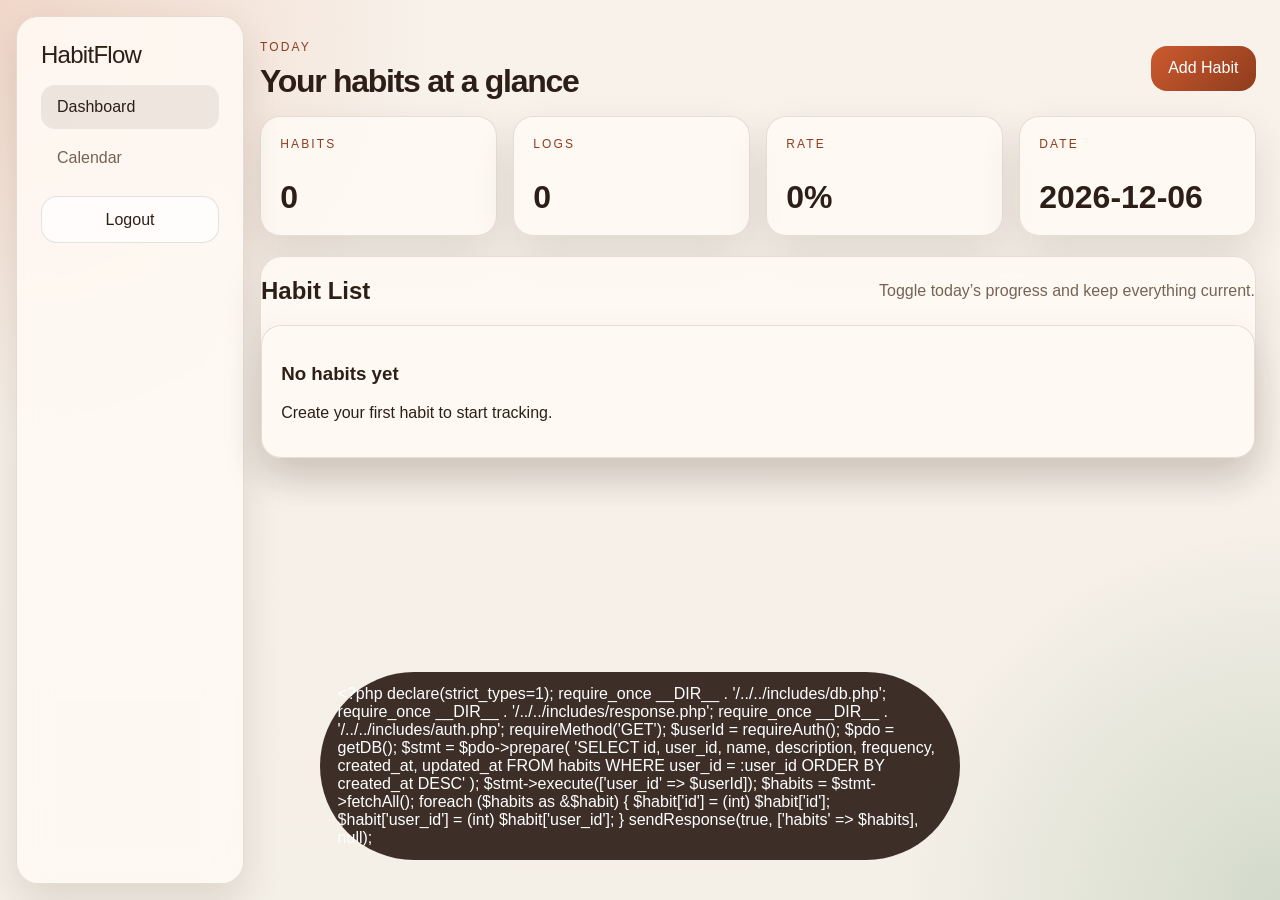
==== public/dashboard.html @ 9159bfb6 "Initial commit - MVP" ====
<!DOCTYPE html>
<html lang="en">
<head>
    <meta charset="UTF-8">
    <meta name="viewport" content="width=device-width, initial-scale=1.0">
    <title>HabitFlow | Dashboard</title>
    <link rel="stylesheet" href="../assets/css/styles.css">
</head>
<body>
    <div class="app-shell">
        <aside class="sidebar">
            <a class="brand-mark" href="./dashboard.html">HabitFlow</a>
            <nav class="sidebar-nav">
                <a class="nav-link active" href="./dashboard.html">Dashboard</a>
                <a class="nav-link" href="./calendar.html">Calendar</a>
            </nav>
            <button id="logoutButton" class="ghost-button">Logout</button>
        </aside>

        <main class="main-content">
            <header class="page-header">
                <div>
                    <p class="eyebrow">Today</p>
                    <h1>Your habits at a glance</h1>
                </div>
                <button id="openHabitModal" class="primary-button">Add Habit</button>
            </header>

            <section class="stats-grid" id="statsGrid"></section>

            <section class="card">
                <div class="section-heading">
                    <h2>Habit List</h2>
                    <p>Toggle today’s progress and keep everything current.</p>
                </div>
                <div id="habitList" class="habit-list"></div>
            </section>
        </main>
    </div>

    <dialog id="habitDialog" class="modal">
        <form method="dialog" class="modal-card" id="habitForm">
            <div class="section-heading">
                <h2 id="habitFormTitle">Create Habit</h2>
                <p>Define the routine you want to track.</p>
            </div>
            <input type="hidden" name="id">
            <label>
                <span>Name</span>
                <input type="text" name="name" required>
            </label>
            <label>
                <span>Description</span>
                <textarea name="description" rows="3"></textarea>
            </label>
            <label>
                <span>Frequency</span>
                <select name="frequency">
                    <option value="daily">Daily</option>
                    <option value="weekly">Weekly</option>
                    <option value="monthly">Monthly</option>
                </select>
            </label>
            <div class="modal-actions">
                <button type="button" id="cancelHabitDialog" class="ghost-button">Cancel</button>
                <button type="submit" class="primary-button">Save Habit</button>
            </div>
        </form>
    </dialog>

    <p id="dashboardMessage" class="toast" aria-live="polite"></p>

    <script type="module" src="../assets/js/dashboard.js"></script>
</body>
</html>
---- assets/css/styles.css ----
:root {
    --bg: #f4efe7;
    --surface: rgba(255, 250, 244, 0.88);
    --surface-strong: #fff8ef;
    --border: rgba(83, 56, 34, 0.14);
    --text: #2d1f17;
    --muted: #756356;
    --accent: #cc5a2f;
    --accent-dark: #8f3c1d;
    --accent-soft: #f6d1bf;
    --success: #3f7d4a;
    --shadow: 0 18px 40px rgba(59, 35, 17, 0.12);
    --radius: 22px;
    --font-display: "Avenir Next", "Segoe UI", sans-serif;
    --font-body: "Trebuchet MS", "Segoe UI", sans-serif;
}

* {
    box-sizing: border-box;
}

body {
    margin: 0;
    min-height: 100vh;
    font-family: var(--font-body);
    color: var(--text);
    background:
        radial-gradient(circle at top left, rgba(204, 90, 47, 0.18), transparent 28%),
        radial-gradient(circle at bottom right, rgba(63, 125, 74, 0.18), transparent 24%),
        linear-gradient(180deg, #f8f2eb 0%, var(--bg) 100%);
}

a {
    color: inherit;
    text-decoration: none;
}

button,
input,
textarea,
select {
    font: inherit;
}

button {
    cursor: pointer;
    border: 0;
}

.auth-shell {
    display: grid;
    place-items: center;
    padding: 2rem;
}

.auth-layout {
    display: grid;
    grid-template-columns: 1.1fr 0.9fr;
    gap: 2rem;
    max-width: 1120px;
    width: 100%;
    align-items: stretch;
}

.hero-panel,
.card,
.sidebar,
.modal-card {
    backdrop-filter: blur(16px);
    background: var(--surface);
    border: 1px solid var(--border);
    border-radius: var(--radius);
    box-shadow: var(--shadow);
}

.hero-panel {
    padding: 3rem;
    display: flex;
    flex-direction: column;
    justify-content: end;
    min-height: 520px;
}

.hero-panel h1,
.page-header h1 {
    font-family: var(--font-display);
    margin: 0;
    line-height: 0.95;
    letter-spacing: -0.04em;
}

.hero-panel h1 {
    font-size: clamp(3rem, 5vw, 5.6rem);
    max-width: 8ch;
}

.hero-copy {
    max-width: 38ch;
    color: var(--muted);
    font-size: 1.05rem;
}

.eyebrow {
    margin: 0 0 0.75rem;
    text-transform: uppercase;
    letter-spacing: 0.18em;
    color: var(--accent-dark);
    font-size: 0.75rem;
}

.auth-card {
    padding: 1.5rem;
    align-self: center;
}

.segmented-control {
    display: inline-grid;
    grid-template-columns: 1fr 1fr;
    background: rgba(255, 255, 255, 0.7);
    border-radius: 999px;
    padding: 0.3rem;
    margin-bottom: 1.25rem;
}

.tab-button {
    padding: 0.8rem 1.25rem;
    border-radius: 999px;
    background: transparent;
    color: var(--muted);
}

.tab-button.active {
    background: var(--text);
    color: #fff;
}

.auth-form,
.modal-card {
    display: grid;
    gap: 1rem;
}

.hidden {
    display: none;
}

label {
    display: grid;
    gap: 0.45rem;
}

label span,
.section-heading p {
    color: var(--muted);
}

input,
textarea,
select {
    width: 100%;
    border-radius: 16px;
    border: 1px solid var(--border);
    background: var(--surface-strong);
    padding: 0.9rem 1rem;
    color: var(--text);
}

.primary-button,
.ghost-button,
.toggle-button {
    padding: 0.85rem 1.1rem;
    border-radius: 16px;
    transition: transform 140ms ease, background 140ms ease, color 140ms ease;
}

.primary-button {
    background: linear-gradient(135deg, var(--accent), var(--accent-dark));
    color: #fff;
}

.ghost-button {
    background: rgba(255, 255, 255, 0.7);
    color: var(--text);
    border: 1px solid var(--border);
}

.toggle-button {
    background: rgba(204, 90, 47, 0.08);
    color: var(--accent-dark);
}

.toggle-button.completed {
    background: rgba(63, 125, 74, 0.14);
    color: var(--success);
}

.primary-button:hover,
.ghost-button:hover,
.toggle-button:hover {
    transform: translateY(-1px);
}

.status-message,
.toast {
    min-height: 1.25rem;
    color: var(--accent-dark);
}

.toast {
    position: fixed;
    left: 50%;
    bottom: 1.5rem;
    transform: translateX(-50%);
    background: rgba(45, 31, 23, 0.92);
    color: #fff;
    padding: 0.8rem 1.1rem;
    border-radius: 999px;
}

.app-shell {
    display: grid;
    grid-template-columns: 260px 1fr;
    min-height: 100vh;
}

.sidebar {
    margin: 1rem;
    padding: 1.5rem;
    display: flex;
    flex-direction: column;
    gap: 1rem;
}

.brand-mark {
    font-family: var(--font-display);
    font-size: 1.5rem;
    letter-spacing: -0.03em;
}

.sidebar-nav {
    display: grid;
    gap: 0.5rem;
}

.nav-link {
    padding: 0.8rem 1rem;
    border-radius: 14px;
    color: var(--muted);
}

.nav-link.active {
    background: rgba(45, 31, 23, 0.08);
    color: var(--text);
}

.main-content {
    padding: 1.5rem 1.5rem 2rem 0;
    display: grid;
    gap: 1.25rem;
    align-content: start;
}

.page-header,
.section-heading,
.habit-card,
.stat-card {
    display: flex;
    justify-content: space-between;
    gap: 1rem;
    align-items: center;
}

.page-header {
    padding-top: 1rem;
}

.stats-grid {
    display: grid;
    grid-template-columns: repeat(auto-fit, minmax(180px, 1fr));
    gap: 1rem;
}

.stat-card,
.habit-card {
    padding: 1.2rem;
    border-radius: 20px;
    background: var(--surface);
    border: 1px solid var(--border);
    box-shadow: var(--shadow);
}

.stat-card {
    display: grid;
}

.stat-card strong {
    font-size: 2rem;
}

.habit-list {
    display: grid;
    gap: 1rem;
}

.habit-card {
    align-items: flex-start;
}

.habit-actions {
    display: flex;
    flex-wrap: wrap;
    gap: 0.65rem;
    justify-content: end;
}

.pill {
    display: inline-flex;
    align-items: center;
    padding: 0.35rem 0.7rem;
    border-radius: 999px;
    background: var(--accent-soft);
    color: var(--accent-dark);
    font-size: 0.85rem;
}

.modal {
    border: 0;
    padding: 0;
    background: transparent;
}

.modal::backdrop {
    background: rgba(45, 31, 23, 0.38);
}

.modal-card {
    width: min(92vw, 520px);
    padding: 1.4rem;
}

.modal-actions,
.calendar-controls {
    display: flex;
    align-items: center;
    gap: 0.75rem;
}

.calendar-grid {
    display: grid;
    grid-template-columns: repeat(7, minmax(0, 1fr));
    gap: 0.75rem;
}

.weekday-row {
    margin-bottom: 0.75rem;
}

.weekday-cell,
.calendar-cell {
    border-radius: 18px;
    background: var(--surface-strong);
    border: 1px solid var(--border);
}

.weekday-cell {
    text-align: center;
    padding: 0.75rem;
    color: var(--muted);
    font-size: 0.85rem;
}

.calendar-cell {
    min-height: 120px;
    padding: 0.75rem;
    display: grid;
    align-content: start;
    gap: 0.45rem;
}

.calendar-cell.muted {
    opacity: 0.45;
}

.calendar-cell.today {
    outline: 2px solid var(--accent);
}

.calendar-dot-list {
    display: flex;
    flex-wrap: wrap;
    gap: 0.35rem;
}

.calendar-dot {
    width: 12px;
    height: 12px;
    border-radius: 999px;
    background: rgba(117, 99, 86, 0.25);
}

.calendar-dot.completed {
    background: var(--success);
}

@media (max-width: 920px) {
    .auth-layout,
    .app-shell {
        grid-template-columns: 1fr;
    }

    .main-content {
        padding: 0 1rem 2rem;
    }

    .sidebar {
        margin: 1rem 1rem 0;
    }
}

@media (max-width: 640px) {
    .hero-panel {
        min-height: auto;
        padding: 2rem;
    }

    .calendar-grid {
        gap: 0.45rem;
    }

    .calendar-cell {
        min-height: 92px;
        padding: 0.6rem;
    }
}
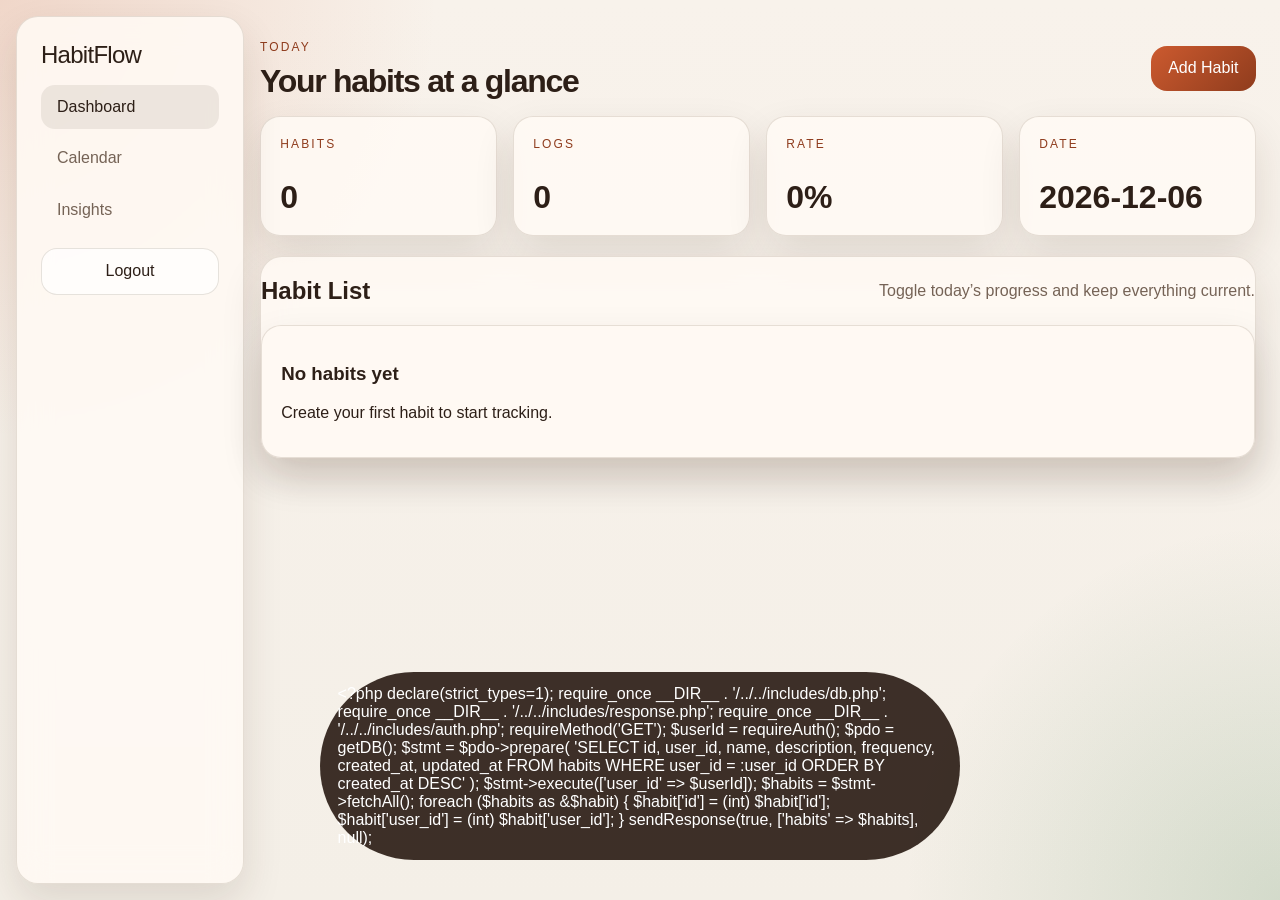
==== commit fc04beea: "added habit insights page" ====
--- a/public/dashboard.html
+++ b/public/dashboard.html
@@ -13,6 +13,7 @@
             <nav class="sidebar-nav">
                 <a class="nav-link active" href="./dashboard.html">Dashboard</a>
                 <a class="nav-link" href="./calendar.html">Calendar</a>
+                <a class="nav-link" href="./insights.html">Insights</a>
             </nav>
             <button id="logoutButton" class="ghost-button">Logout</button>
         </aside>
--- a/assets/css/styles.css
+++ b/assets/css/styles.css
@@ -200,6 +200,12 @@
     transform: translateY(-1px);
 }
 
+button:disabled {
+    cursor: not-allowed;
+    opacity: 0.55;
+    transform: none;
+}
+
 .status-message,
 .toast {
     min-height: 1.25rem;
@@ -280,6 +286,12 @@
     gap: 1rem;
 }
 
+.insight-grid {
+    display: grid;
+    grid-template-columns: repeat(auto-fit, minmax(280px, 1fr));
+    gap: 1rem;
+}
+
 .stat-card,
 .habit-card {
     padding: 1.2rem;
@@ -300,6 +312,67 @@
 .habit-list {
     display: grid;
     gap: 1rem;
+}
+
+.insight-card {
+    padding: 1.25rem;
+}
+
+.insight-stack,
+.insight-list {
+    display: grid;
+    gap: 1rem;
+}
+
+.insight-row {
+    display: flex;
+    justify-content: space-between;
+    gap: 1rem;
+    align-items: center;
+    padding: 1rem 1.1rem;
+    border-radius: 18px;
+    background: var(--surface-strong);
+    border: 1px solid var(--border);
+}
+
+.insight-copy {
+    flex: 1;
+}
+
+.insight-copy h3,
+.insight-row h3 {
+    margin: 0 0 0.25rem;
+}
+
+.insight-copy p,
+.insight-row p {
+    margin: 0;
+    color: var(--muted);
+}
+
+.insight-metrics {
+    display: grid;
+    gap: 0.3rem;
+    text-align: right;
+    white-space: nowrap;
+}
+
+.insight-metrics-wide {
+    min-width: 170px;
+}
+
+.progress-track {
+    margin-top: 0.8rem;
+    height: 10px;
+    border-radius: 999px;
+    background: rgba(45, 31, 23, 0.08);
+    overflow: hidden;
+}
+
+.progress-fill {
+    height: 100%;
+    border-radius: inherit;
+    background: linear-gradient(135deg, var(--success), #86b990);
 }
 
 .habit-card {
@@ -338,6 +411,12 @@
     padding: 1.4rem;
 }
 
+.day-modal {
+    width: min(92vw, 720px);
+    max-height: min(80vh, 760px);
+    overflow: auto;
+}
+
 .modal-actions,
 .calendar-controls {
     display: flex;
@@ -375,6 +454,7 @@
     display: grid;
     align-content: start;
     gap: 0.45rem;
+    cursor: pointer;
 }
 
 .calendar-cell.muted {
@@ -431,4 +511,14 @@
         min-height: 92px;
         padding: 0.6rem;
     }
-}
+
+    .insight-row {
+        flex-direction: column;
+        align-items: flex-start;
+    }
+
+    .insight-metrics {
+        text-align: left;
+        white-space: normal;
+    }
+}
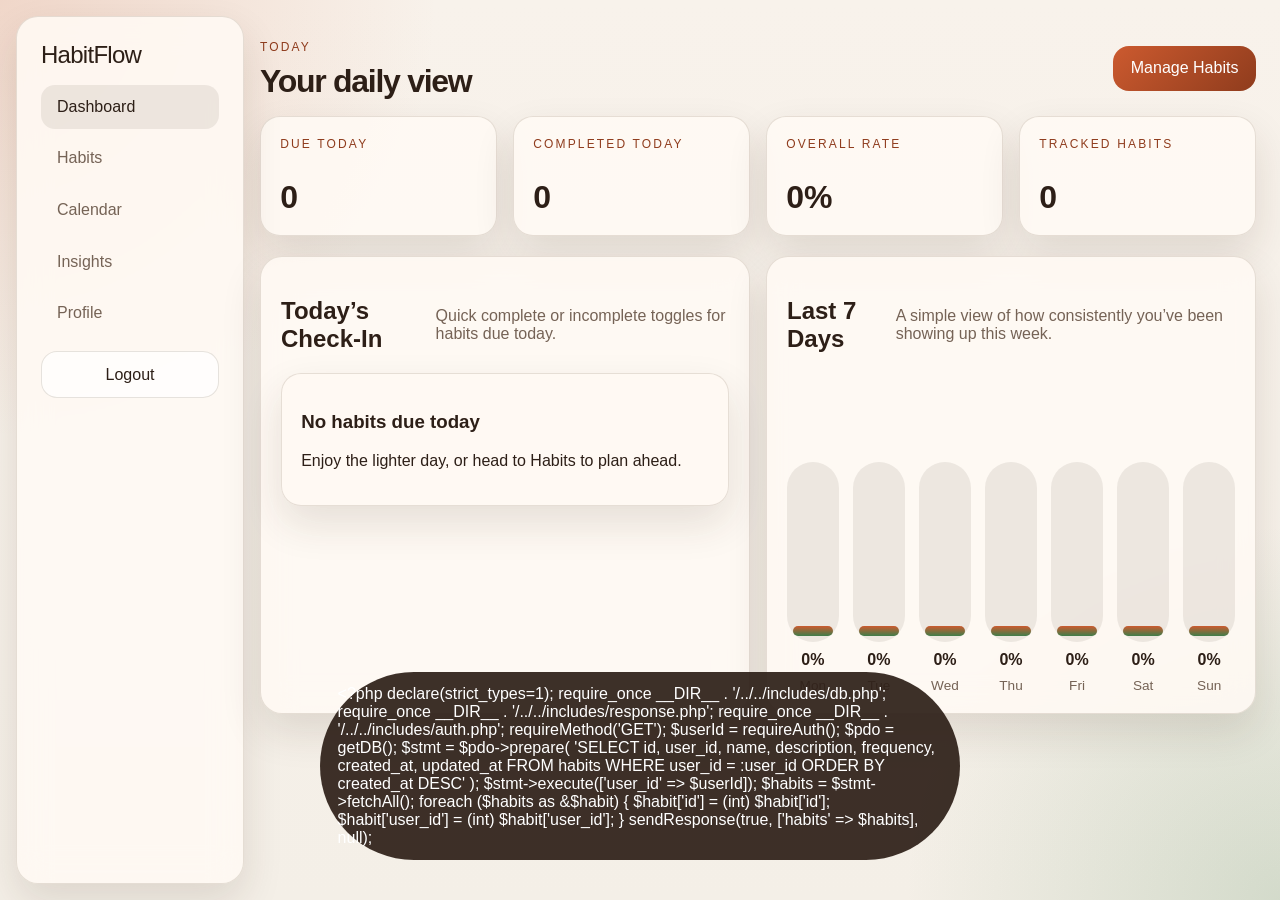
==== commit afc91074: "added habit management page and profile page" ====
--- a/public/dashboard.html
+++ b/public/dashboard.html
@@ -4,16 +4,21 @@
     <meta charset="UTF-8">
     <meta name="viewport" content="width=device-width, initial-scale=1.0">
     <title>HabitFlow | Dashboard</title>
-    <link rel="stylesheet" href="../assets/css/styles.css">
+    <meta http-equiv="Cache-Control" content="no-cache, no-store, must-revalidate">
+    <meta http-equiv="Pragma" content="no-cache">
+    <meta http-equiv="Expires" content="0">
+    <link rel="stylesheet" href="../assets/css/styles.css?v=5">
 </head>
 <body>
     <div class="app-shell">
         <aside class="sidebar">
             <a class="brand-mark" href="./dashboard.html">HabitFlow</a>
             <nav class="sidebar-nav">
-                <a class="nav-link active" href="./dashboard.html">Dashboard</a>
-                <a class="nav-link" href="./calendar.html">Calendar</a>
-                <a class="nav-link" href="./insights.html">Insights</a>
+                <a class="nav-link active" href="./dashboard.html?v=5">Dashboard</a>
+                <a class="nav-link" href="./habits.html?v=5">Habits</a>
+                <a class="nav-link" href="./calendar.html?v=5">Calendar</a>
+                <a class="nav-link" href="./insights.html?v=5">Insights</a>
+                <a class="nav-link" href="./profile.html?v=5">Profile</a>
             </nav>
             <button id="logoutButton" class="ghost-button">Logout</button>
         </aside>
@@ -22,55 +27,35 @@
             <header class="page-header">
                 <div>
                     <p class="eyebrow">Today</p>
-                    <h1>Your habits at a glance</h1>
+                    <h1>Your daily view</h1>
                 </div>
-                <button id="openHabitModal" class="primary-button">Add Habit</button>
+                <a class="primary-button" href="./habits.html?v=5">Manage Habits</a>
             </header>
 
             <section class="stats-grid" id="statsGrid"></section>
 
-            <section class="card">
-                <div class="section-heading">
-                    <h2>Habit List</h2>
-                    <p>Toggle today’s progress and keep everything current.</p>
-                </div>
-                <div id="habitList" class="habit-list"></div>
+            <section class="insight-grid">
+                <article class="card insight-card">
+                    <div class="section-heading">
+                        <h2>Today’s Check-In</h2>
+                        <p>Quick complete or incomplete toggles for habits due today.</p>
+                    </div>
+                    <div id="todayHabitList" class="habit-list"></div>
+                </article>
+
+                <article class="card insight-card">
+                    <div class="section-heading">
+                        <h2>Last 7 Days</h2>
+                        <p>A simple view of how consistently you’ve been showing up this week.</p>
+                    </div>
+                    <div id="dashboardGraph" class="chart-card"></div>
+                </article>
             </section>
         </main>
     </div>
 
-    <dialog id="habitDialog" class="modal">
-        <form method="dialog" class="modal-card" id="habitForm">
-            <div class="section-heading">
-                <h2 id="habitFormTitle">Create Habit</h2>
-                <p>Define the routine you want to track.</p>
-            </div>
-            <input type="hidden" name="id">
-            <label>
-                <span>Name</span>
-                <input type="text" name="name" required>
-            </label>
-            <label>
-                <span>Description</span>
-                <textarea name="description" rows="3"></textarea>
-            </label>
-            <label>
-                <span>Frequency</span>
-                <select name="frequency">
-                    <option value="daily">Daily</option>
-                    <option value="weekly">Weekly</option>
-                    <option value="monthly">Monthly</option>
-                </select>
-            </label>
-            <div class="modal-actions">
-                <button type="button" id="cancelHabitDialog" class="ghost-button">Cancel</button>
-                <button type="submit" class="primary-button">Save Habit</button>
-            </div>
-        </form>
-    </dialog>
-
     <p id="dashboardMessage" class="toast" aria-live="polite"></p>
 
-    <script type="module" src="../assets/js/dashboard.js"></script>
+    <script type="module" src="../assets/js/dashboard.js?v=5"></script>
 </body>
 </html>
--- a/assets/css/styles.css
+++ b/assets/css/styles.css
@@ -314,6 +314,10 @@
     gap: 1rem;
 }
 
+.habit-card-compact {
+    align-items: center;
+}
+
 .insight-card {
     padding: 1.25rem;
 }
@@ -375,6 +379,48 @@
     background: linear-gradient(135deg, var(--success), #86b990);
 }
 
+.chart-card {
+    min-height: 320px;
+    display: grid;
+    align-items: end;
+}
+
+.chart-bars {
+    min-height: 260px;
+    display: grid;
+    grid-template-columns: repeat(7, minmax(0, 1fr));
+    gap: 0.9rem;
+    align-items: end;
+}
+
+.chart-bar-group {
+    display: grid;
+    gap: 0.55rem;
+    justify-items: center;
+}
+
+.chart-bar-track {
+    width: 100%;
+    max-width: 56px;
+    height: 180px;
+    display: flex;
+    align-items: end;
+    padding: 0.35rem;
+    border-radius: 999px;
+    background: rgba(45, 31, 23, 0.08);
+}
+
+.chart-bar-fill {
+    width: 100%;
+    border-radius: 999px;
+    background: linear-gradient(180deg, var(--accent), var(--success));
+}
+
+.chart-bar-group span {
+    color: var(--muted);
+    font-size: 0.85rem;
+}
+
 .habit-card {
     align-items: flex-start;
 }
@@ -512,6 +558,10 @@
         padding: 0.6rem;
     }
 
+    .chart-bars {
+        gap: 0.55rem;
+    }
+
     .insight-row {
         flex-direction: column;
         align-items: flex-start;
